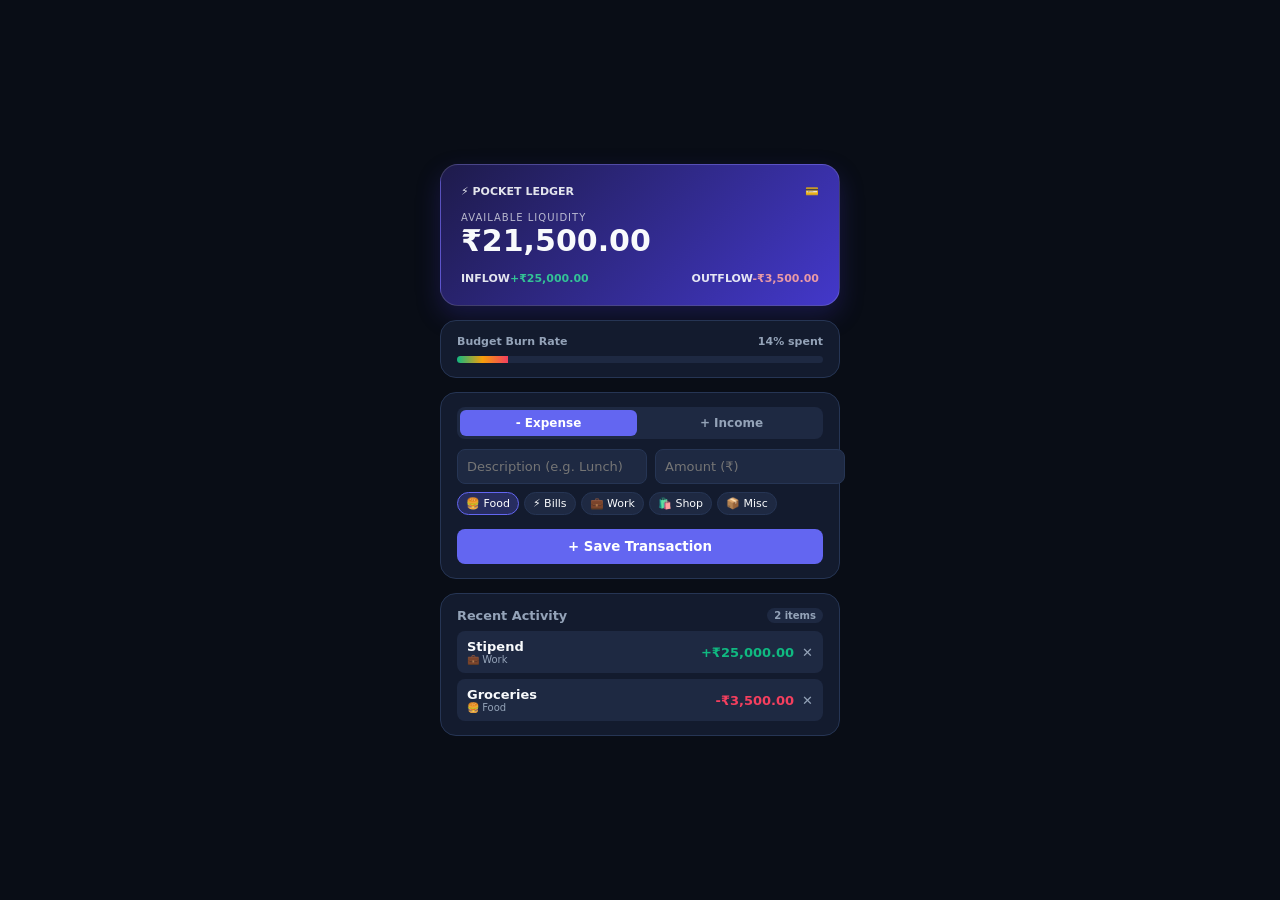
==== index.html @ f12d4f9c "Rename Index.html to index.html" ====
<!DOCTYPE html>
<html lang="en">
<head>
  <meta charset="UTF-8"><meta name="viewport" content="width=device-width, initial-scale=1.0">
  <title>PocketLedger</title>
  <link rel="stylesheet" href="style.css">
</head>
<body>
  <main class="dashboard-wrap">
    <!-- Virtual Card -->
    <section class="virtual-card">
      <div class="card-top"><span class="bank-tag">⚡ POCKET LEDGER</span><span class="card-chip">💳</span></div>
      <div class="card-balance"><p class="balance-label">AVAILABLE LIQUIDITY</p><h1 id="net-balance">₹0.00</h1></div>
      <div class="card-bottom">
        <div><span>INFLOW</span><strong id="inflow-val">+₹0.00</strong></div>
        <div class="text-right"><span>OUTFLOW</span><strong id="outflow-val">-₹0.00</strong></div>
      </div>
    </section>

    <!-- Budget Meter -->
    <section class="spend-meter">
      <div class="meter-labels"><span>Budget Burn Rate</span><span id="burn-percentage">0% spent</span></div>
      <div class="meter-bar"><div id="meter-fill" class="meter-fill"></div></div>
    </section>

    <!-- Form Panel -->
    <section class="action-panel">
      <form id="tx-form">
        <div class="type-toggle">
          <label class="toggle-btn active"><input type="radio" name="tx-type" value="expense" checked><span>- Expense</span></label>
          <label class="toggle-btn"><input type="radio" name="tx-type" value="income"><span>+ Income</span></label>
        </div>
        <div class="input-grid">
          <input type="text" id="tx-title" placeholder="Description (e.g. Lunch)" required>
          <input type="number" id="tx-amount" placeholder="Amount (₹)" min="0.01" step="any" required>
        </div>
        <div class="category-pills">
          <label><input type="radio" name="cat" value="🍔 Food" checked><span>🍔 Food</span></label>
          <label><input type="radio" name="cat" value="⚡ Bills"><span>⚡ Bills</span></label>
          <label><input type="radio" name="cat" value="💼 Work"><span>💼 Work</span></label>
          <label><input type="radio" name="cat" value="🛍️ Shop"><span>🛍️ Shop</span></label>
          <label><input type="radio" name="cat" value="📦 Misc"><span>📦 Misc</span></label>
        </div>
        <button type="submit" class="submit-btn">+ Save Transaction</button>
      </form>
    </section>

    <!-- Activity Feed -->
    <section class="log-section">
      <div class="log-header"><h3>Recent Activity</h3><span id="entry-count" class="count-badge">0 items</span></div>
      <ul id="activity-feed" class="activity-feed"></ul>
    </section>
  </main>
  <script src="script.js"></script>
</body>
</html>
---- style.css ----
* { margin: 0; padding: 0; box-sizing: border-box; font-family: system-ui, sans-serif; }
body { background: #090d16; color: #f8fafc; min-height: 100vh; display: flex; justify-content: center; align-items: center; padding: 20px; }
.dashboard-wrap { width: 100%; max-width: 400px; display: flex; flex-direction: column; gap: 14px; }

/* 1. Virtual Card */
.virtual-card { background: linear-gradient(135deg, #1e1b4b, #4338ca); border-radius: 18px; padding: 20px; border: 1px solid #ffffff26; box-shadow: 0 10px 25px #4338ca40; }
.card-top, .card-bottom { display: flex; justify-content: space-between; align-items: center; font-size: 11px; font-weight: 700; opacity: 0.9; }
.card-balance { margin: 14px 0; }
.balance-label { font-size: 10px; opacity: 0.7; letter-spacing: 1px; }
.card-balance h1 { font-size: 30px; font-weight: 800; }
#inflow-val { color: #34d399; }
#outflow-val { color: #fca5a5; }
.text-right { text-align: right; }

/* 2. Budget Meter & Card Panels */
.spend-meter, .action-panel, .log-section { background: #131b2e; border: 1px solid #263554; border-radius: 16px; padding: 14px 16px; }
.meter-labels, .log-header { display: flex; justify-content: space-between; font-size: 11px; color: #94a3b8; font-weight: 600; margin-bottom: 8px; }
.meter-bar { height: 7px; background: #1e2942; border-radius: 99px; overflow: hidden; }
.meter-fill { height: 100%; width: 0%; background: linear-gradient(90deg, #10b981, #f59e0b, #f43f5e); transition: width 0.3s; }

/* 3. Form & Category Pills */
.type-toggle { display: grid; grid-template-columns: 1fr 1fr; gap: 6px; background: #1e2942; padding: 3px; border-radius: 8px; margin-bottom: 10px; }
.type-toggle label { text-align: center; padding: 6px; font-size: 12px; font-weight: 600; cursor: pointer; color: #94a3b8; border-radius: 6px; }
.type-toggle input, .category-pills input { display: none; }
.type-toggle label.active { background: #6366f1; color: #fff; }

.input-grid { display: grid; grid-template-columns: 1.3fr 1fr; gap: 8px; margin-bottom: 8px; }
input[type="text"], input[type="number"] { background: #1e2942; border: 1px solid #263554; border-radius: 8px; padding: 9px; color: #fff; font-size: 13px; outline: none; }
input:focus { border-color: #6366f1; }

.category-pills { display: flex; gap: 5px; overflow-x: auto; padding-bottom: 4px; margin-bottom: 10px; }
.category-pills span { display: inline-block; background: #1e2942; border: 1px solid #263554; padding: 4px 8px; border-radius: 20px; font-size: 11px; cursor: pointer; white-space: nowrap; }
.category-pills input:checked + span { background: #6366f140; border-color: #6366f1; color: #fff; }

.submit-btn { width: 100%; background: #6366f1; color: #fff; border: none; padding: 10px; border-radius: 8px; font-weight: 700; cursor: pointer; }
.submit-btn:hover { opacity: 0.9; }

/* 4. Activity List */
.count-badge { background: #1e2942; font-size: 10px; padding: 2px 7px; border-radius: 10px; color: #94a3b8; }
.activity-feed { list-style: none; max-height: 150px; overflow-y: auto; display: flex; flex-direction: column; gap: 6px; }
.activity-feed li { display: flex; justify-content: space-between; align-items: center; padding: 8px 10px; background: #1e2942; border-radius: 8px; font-size: 13px; }
.item-meta { display: flex; flex-direction: column; }
.item-title { font-weight: 600; }
.item-category { font-size: 10px; color: #94a3b8; }
.item-right { display: flex; align-items: center; gap: 8px; }
.amount-val.income { color: #10b981; font-weight: 700; }
.amount-val.expense { color: #f43f5e; font-weight: 700; }
.trash-btn { background: none; border: none; color: #94a3b8; cursor: pointer; font-size: 13px; }
.trash-btn:hover { color: #f43f5e; }
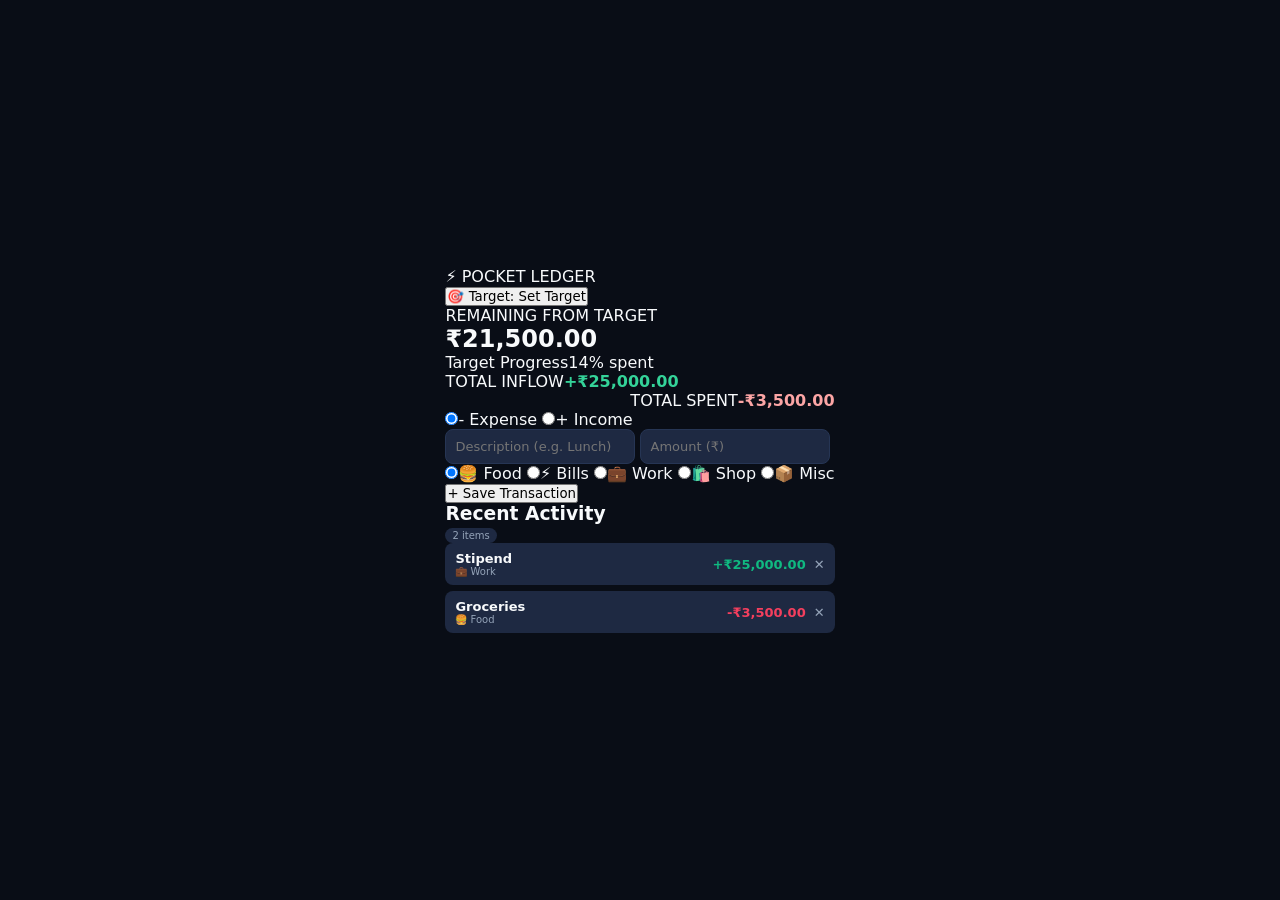
==== commit 0d190396: "Refactor index.html structure and add new features" ====
--- a/index.html
+++ b/index.html
@@ -6,48 +6,58 @@
   <link rel="stylesheet" href="style.css">
 </head>
 <body>
-  <main class="dashboard-wrap">
-    <!-- Virtual Card -->
-    <section class="virtual-card">
-      <div class="card-top"><span class="bank-tag">⚡ POCKET LEDGER</span><span class="card-chip">💳</span></div>
-      <div class="card-balance"><p class="balance-label">AVAILABLE LIQUIDITY</p><h1 id="net-balance">₹0.00</h1></div>
-      <div class="card-bottom">
-        <div><span>INFLOW</span><strong id="inflow-val">+₹0.00</strong></div>
-        <div class="text-right"><span>OUTFLOW</span><strong id="outflow-val">-₹0.00</strong></div>
+  <main class="app-card">
+    <header class="app-header">
+      <div class="brand">⚡ POCKET LEDGER</div>
+      <button class="target-badge" onclick="setTarget()">🎯 Target: <span id="target-val">Set Target</span></button>
+    </header>
+
+    <!-- Budget Card -->
+    <section class="budget-hero">
+      <span class="hero-label">REMAINING FROM TARGET</span>
+      <h1 id="net-balance">₹0.00</h1>
+      <div class="progress-wrap">
+        <div class="progress-info"><span>Target Progress</span><span id="burn-percentage">0% spent</span></div>
+        <div class="progress-track"><div id="meter-fill" class="progress-bar"></div></div>
+      </div>
+      <div class="metrics-grid">
+        <div><span>TOTAL INFLOW</span><strong id="inflow-val">+₹0.00</strong></div>
+        <div class="text-right"><span>TOTAL SPENT</span><strong id="outflow-val">-₹0.00</strong></div>
       </div>
     </section>
 
-    <!-- Budget Meter -->
-    <section class="spend-meter">
-      <div class="meter-labels"><span>Budget Burn Rate</span><span id="burn-percentage">0% spent</span></div>
-      <div class="meter-bar"><div id="meter-fill" class="meter-fill"></div></div>
-    </section>
+    <!-- Form with Smart Suggestions -->
+    <section class="form-card">
+      <form id="tx-form">
+        <div class="toggle-switch">
+          <label class="toggle-opt active"><input type="radio" name="tx-type" value="expense" checked><span>- Expense</span></label>
+          <label class="toggle-opt"><input type="radio" name="tx-type" value="income"><span>+ Income</span></label>
+        </div>
 
-    <!-- Form Panel -->
-    <section class="action-panel">
-      <form id="tx-form">
-        <div class="type-toggle">
-          <label class="toggle-btn active"><input type="radio" name="tx-type" value="expense" checked><span>- Expense</span></label>
-          <label class="toggle-btn"><input type="radio" name="tx-type" value="income"><span>+ Income</span></label>
-        </div>
-        <div class="input-grid">
-          <input type="text" id="tx-title" placeholder="Description (e.g. Lunch)" required>
+        <div class="input-row">
+          <input type="text" id="tx-title" list="title-suggestions" placeholder="Description (e.g. Lunch)" autocomplete="off" required>
+          <datalist id="title-suggestions"></datalist>
           <input type="number" id="tx-amount" placeholder="Amount (₹)" min="0.01" step="any" required>
         </div>
-        <div class="category-pills">
+        
+        <!-- Suggestions Row -->
+        <div id="suggest-box" class="suggest-box"></div>
+
+        <div class="category-chips">
           <label><input type="radio" name="cat" value="🍔 Food" checked><span>🍔 Food</span></label>
           <label><input type="radio" name="cat" value="⚡ Bills"><span>⚡ Bills</span></label>
           <label><input type="radio" name="cat" value="💼 Work"><span>💼 Work</span></label>
           <label><input type="radio" name="cat" value="🛍️ Shop"><span>🛍️ Shop</span></label>
           <label><input type="radio" name="cat" value="📦 Misc"><span>📦 Misc</span></label>
         </div>
-        <button type="submit" class="submit-btn">+ Save Transaction</button>
+
+        <button type="submit" class="submit-action">+ Save Transaction</button>
       </form>
     </section>
 
-    <!-- Activity Feed -->
-    <section class="log-section">
-      <div class="log-header"><h3>Recent Activity</h3><span id="entry-count" class="count-badge">0 items</span></div>
+    <!-- History -->
+    <section class="history-card">
+      <div class="history-top"><h3>Recent Activity</h3><span id="entry-count" class="count-badge">0 items</span></div>
       <ul id="activity-feed" class="activity-feed"></ul>
     </section>
   </main>
